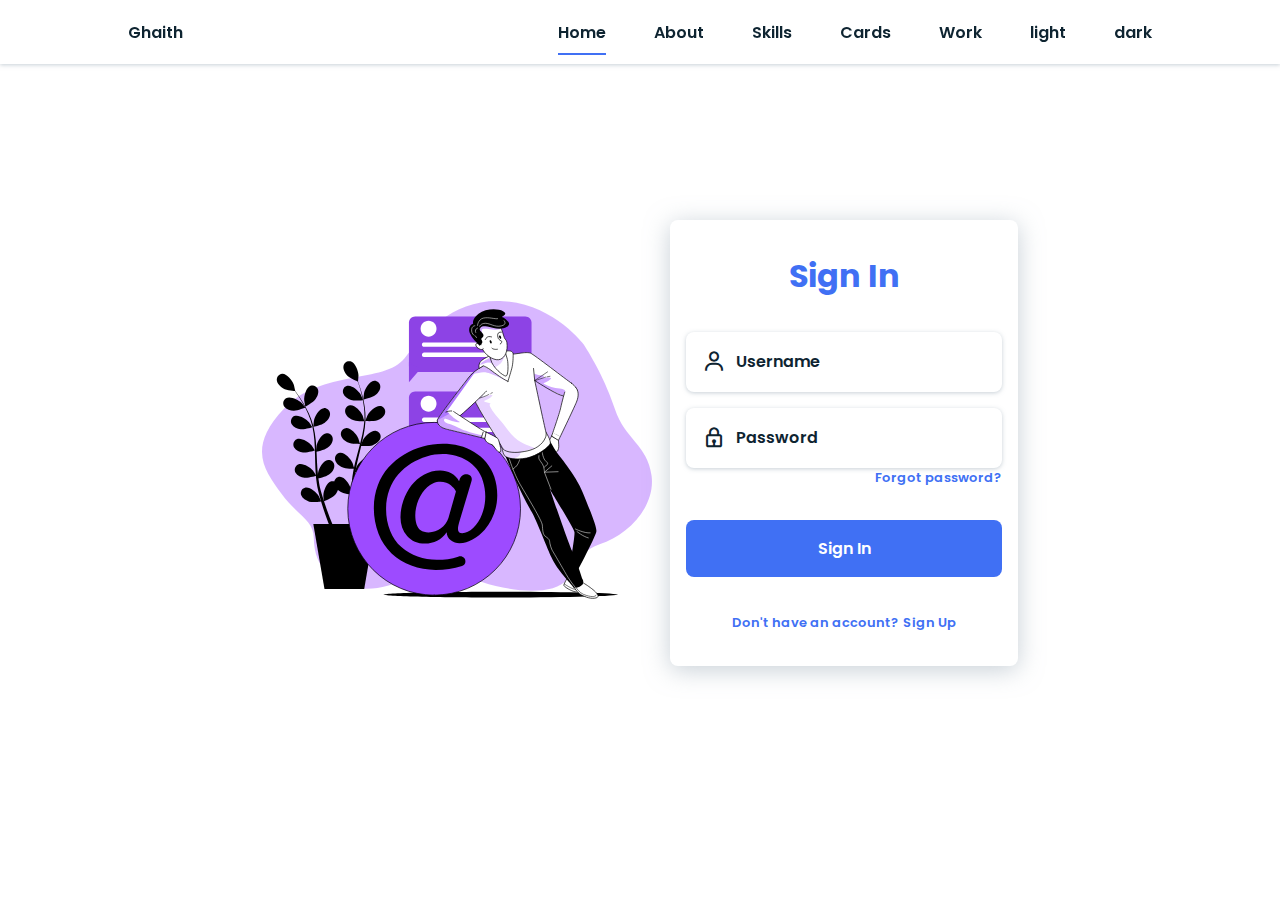
==== Pages/Login.html @ 2a5c87bb "Added Login Page" ====
<!DOCTYPE html>
<html lang="en">

<head>
    <meta charset="UTF-8">
    <meta name="viewport" content="width=device-width, initial-scale=1.0">

    <link rel="stylesheet" href="../CSS/Style.css">

    <!-- Box Icons -->
    <link href='https://unpkg.com/boxicons@2.0.7/css/boxicons.min.css' rel='stylesheet'>

    <title>Login</title>
    <link rel="icon" href="../IMG/Profil.png">
</head>

<body class="light">
    <!-- Header -->
    <header class="l-header">
        <nav class="nav bd-grid">
            <div>
                <a href="../Index.html" class="nav__logo">Ghaith</a>
            </div>

            <div class="nav__menu" id="nav-menu">
                <ul class="nav__list">
                    <li class="nav__item"><a href="../Index.html#home" class="nav__link active">Home</a></li>
                    <li class="nav__item"><a href="../Index.html#about" class="nav__link">About</a></li>
                    <li class="nav__item"><a href="../Index.html#skills" class="nav__link">Skills</a></li>
                    <li class="nav__item"><a href="../Index.html#cards" class="nav__link">Cards</a></li>
                    <li class="nav__item"><a href="../Index.html#work" class="nav__link">Work</a></li>
                    <li class="nav__item"><a href="#" id="light" class="nav__link">light</a></li>
                    <li class="nav__item"><a href="#" id="dark" class="nav__link">dark</a></li>
                </ul>
            </div>

            <div class="nav__toggle" id="nav-toggle">
                <i class='bx bx-menu'></i>
            </div>
        </nav>
    </header>

    <div class="login">
        <div class="login__content">
            <div class="login__img">
                <img src="../IMG/img-login.svg" alt="">
            </div>

            <div class="login__forms">
                <form action="" class="login__register" id="login-in">
                    <h2 class="login__title">Sign In</h2>

                    <div class="login__box">
                        <i class='bx bx-user login__icon'></i>
                        <input type="text" placeholder="Username" class="login__input"></input>
                    </div>

                    <div class="login__box">
                        <i class='bx bx-lock login__icon'></i>
                        <input type="password" placeholder="Password" class="login__input"></input>
                    </div>

                    <a href="#" class="login__forgot">Forgot password?</a>
                    <a href="#" class="login__button">Sign In</a>

                    <div>
                        <span class="login__account">Don't have an account?</span>
                        <span class="login__signin" id="sign-up">Sign Up</span>
                    </div>
                </form>

                <form action="" class="login__create" id="login-up">
                    <h2 class="login__title">Create Account</h2>

                    <div class="login__box">
                        <i class='bx bx-user login__icon'></i>
                        <input type="text" placeholder="Username" class="login__input"></input>
                    </div>

                    <div class="login__box">
                        <i class='bx bx-at login__icon'></i>
                        <input type="text" placeholder="Email" class="login__input"></input>
                    </div>

                    <div class="login__box">
                        <i class='bx bx-lock login__icon'></i>
                        <input type="password" placeholder="Password" class="login__input"></input>
                    </div>

                    <a href="#" class="login__button">Sign Up</a>

                    <div>
                        <span class="login__account">Already have an account?</span>
                        <span class="login__signup" id="sign-in">Sign In</span>
                    </div>

                    <div class="login__social">
                        <a href="#" class="login__social-icon"><i class='bx bxl-facebook' ></i></a>
                        <a href="#" class="login__social-icon"><i class='bx bxl-twitter' ></i></a>
                        <a href="#" class="login__social-icon"><i class='bx bxl-google' ></i></a>
                    </div>
                </form>
            </div>
        </div>
    </div>


    <!-- Scroll Reveal -->
    <script src="../JS/scrollreveal.js"></script>
    <!-- Main JS -->
    <script src="../JS/Main.js"></script>
    <script src="../JS/Theme.js"></script>
    <script src="../JS/login.js"></script>
</body>

</html>
---- CSS/Style.css ----
/* GOOGLE FONTS */

@import url("https://fonts.googleapis.com/css2?family=Poppins:wght@400;600;700&display=swap");

/* ------------------------------------------ VARIABLES CSS ---------------------------- */

:root {
    --header-height: 3rem;
    --font-semi: 600;
}


/* Colors */

:root {
    --first-color: #4070F4;
    --second-color: #0E2431;
    --background-color: #fff;
}

.light {
    --first-color: #4070F4;
    --second-color: #0E2431;
    --background-color: #fff;
    --shadow-color: rgba(146, 161, 176, .5);
}

.dark {
    --first-color: #4070F4;
    --second-color: #ffffff;
    --background-color: #0E2431;
    --shadow-color: rgba(0, 0, 0, 0.5);
}


/* Font */

:root {
    --body-font: 'Poppins', sans-serif;
    --big-font-size: 2rem;
    --h2-font-size: 1.25rem;
    --normal-font-size: 0.938rem;
}

@media screen and (min-width: 768px) {
     :root {
        --big-font-size: 3.5rem;
        --h2-font-size: 2rem;
        --normal-font-size: 1rem;
    }
}


/* Margins */

:root {
    --mb-1: 0.5rem;
    --mb-2: 1rem;
    --mb-3: 1.5rem;
    --mb-4: 2rem;
    --mb-5: 2.5rem;
    --mb-6: 3rem;
}


/* z index */

:root {
    --z-back: -10;
    --z-normal: 1;
    --z-tooltip: 10;
    --z-fixed: 100;
}


/* ------------------------------------------ BASE ------------------------------------- */

*,
::before,
::after {
    box-sizing: border-box;
}

html {
    scroll-behavior: smooth;
}

body {
    margin: var(--header-height) 0 0 0;
    font-family: var(--body-font);
    font-size: var(--normal-font-size);
    color: var(--second-color);
    background: var(--background-color);
}

h1,
h2,
p {
    margin: 0;
}

ul {
    margin: 0;
    padding: 0;
    list-style: none;
}

a {
    text-decoration: none;
}

img {
    max-width: 100%;
    height: auto;
    display: block;
}


/* ------------------------------------------CLASS CSS -------------------------------- */

.section-title {
    position: relative;
    font-size: var(--h2-font-size);
    color: var(--first-color);
    margin-top: var(--mb-2);
    margin-bottom: var(--mb-4);
    text-align: center;
}

.section-title::after {
    position: absolute;
    content: "";
    width: 64px;
    height: 0.18rem;
    left: 0;
    right: 0;
    margin: auto;
    top: 2rem;
    background-color: var(--first-color);
}

.section {
    padding-top: 3rem;
    padding-bottom: 2rem;
}


/* ------------------------------------------ LAYOUT ----------------------------------- */

.bd-grid {
    max-width: 1024px;
    display: grid;
    grid-template-columns: 100%;
    grid-column-gap: 2rem;
    width: calc(100% - 2rem);
    margin-left: var(--mb-2);
    margin-right: var(--mb-2);
}

.l-header {
    width: 100%;
    position: fixed;
    top: 0;
    left: 0;
    z-index: var(--z-fixed);
    background-color: var(--background-color);
    box-shadow: 0 1px 4px var(--shadow-color);
}


/* ------------------------------------------ NAV -------------------------------------- */

.nav {
    height: var(--header-height);
    display: flex;
    justify-content: space-between;
    align-items: center;
    font-weight: var(--font-semi);
}

@media screen and (max-width: 768px) {
    .nav__menu {
        position: fixed;
        top: var(--header-height);
        right: -100%;
        width: 80%;
        height: 100%;
        padding: 2rem;
        background-color: var(--second-color);
        transition: .5s;
    }
}

.nav__item {
    margin-bottom: var(--mb-4);
}

.nav__link {
    position: relative;
    color: var(--background-color);
}

.nav__link:hover {
    position: relative;
}

.nav__link:hover::after {
    position: absolute;
    content: "";
    width: 100%;
    height: 0.18rem;
    left: 0;
    top: 2rem;
    background-color: var(--first-color);
}

.nav__logo {
    color: var(--second-color);
}

.nav__toggle {
    color: var(--second-color);
    font-size: 1.5rem;
    cursor: pointer;
}


/*Active menu*/

.active::after {
    position: absolute;
    content: "";
    width: 100%;
    height: 0.18rem;
    left: 0;
    top: 2rem;
    background-color: var(--first-color);
}


/* Show menu */

.show {
    right: 0;
}


/* ------------------------------------------ HOME ------------------------------------- */

.home {
    height: calc(100vh - 3rem);
    row-gap: 1rem;
}

.home__data {
    align-items: center;
}

.home__title {
    font-size: var(--big-font-size);
    margin-bottom: var(--mb-5);
}

.home__title-color {
    color: var(--first-color);
}

.home__social {
    display: flex;
    flex-direction: column;
}

.home__social-icon {
    width: max-content;
    margin-bottom: var(--mb-2);
    font-size: 1.5rem;
    color: var(--second-color);
}

.home__social-icon:hover {
    color: var(--first-color);
}

.home__img {
    position: absolute;
    right: 0;
    bottom: 30rem;
    width: 285px;
}

@keyframes color-rotate {
    from {
        filter: hue-rotate(0deg);
    }
    to {
        filter: hue-rotate(360deg);
    }
}

.home__img:hover {
    animation: color-rotate 10s;
    animation-iteration-count: infinite;
    animation-direction: alternate;
}

.home__img img {
    position: absolute;
    top: 0;
    left: -1rem;
}


/* ------------------------------------------ BUTTONS ---------------------------------- */

.button {
    display: inline-block;
    background-color: var(--first-color);
    color: var(--background-color);
    padding: .75rem 2.5rem;
    font-weight: var(--font-semi);
    border-radius: .5rem;
}

.button:hover {
    box-shadow: 0 10px 36px var(--shadow-color);
}


/* ------------------------------------------ ABOUT ------------------------------------ */

.about__container {
    row-gap: 2rem;
    text-align: center;
}

.about__subtitle {
    margin-bottom: var(--mb-2);
}

.about__img {
    justify-self: center;
}

.about__img img {
    width: 200px;
    border-radius: .5rem;
}


/* ------------------------------------------ SKILLS ----------------------------------- */

.skills__container {
    row-gap: 2rem;
    text-align: center;
}

.skills__subtitle {
    margin-bottom: var(--mb-2);
}

.skills__text {
    margin-bottom: var(--mb-4);
}

.skills__data {
    display: flex;
    justify-content: space-between;
    align-items: center;
    position: relative;
    font-weight: var(--font-semi);
    padding: .5rem 1rem;
    margin-bottom: var(--mb-4);
    border-radius: .5rem;
    box-shadow: 0 4px 25px var(--shadow-color);
}

.skills__icon {
    font-size: 2rem;
    margin-right: var(--mb-2);
    color: var(--first-color);
}

.skills__names {
    display: flex;
    align-items: center;
}

.skills__bar {
    position: absolute;
    left: 0;
    bottom: 0;
    background-color: var(--first-color);
    height: .25rem;
    border-radius: .5rem;
    z-index: var(--z-back);
}

.skills__html {
    width: 95%;
}

.skills__css {
    width: 85%;
}

.skills__js {
    width: 65%;
}

.skills__ux {
    width: 85%;
}

.skills__img {
    border-radius: .5rem;
}


/* ------------------------------------------ CARDS ------------------------------------*/

.cards__container {
    row-gap: 2rem;
    display: block;
    flex-direction: row;
    align-items: center;
}

.cards__list {
    display: flex;
    padding: 3rem;
    overflow-x: scroll;
}

.cards__list::-webkit-scrollbar {
    width: 5px;
    height: 5px;
}

.cards__list::-webkit-scrollbar-thumb {
    background: var(--first-color);
    border-radius: 0.5rem;
}

.card {
    display: flex;
    position: relative;
    flex-direction: column;
    height: 350px;
    width: 350px;
    min-width: 250px;
    padding: 1.5rem;
    border-radius: 0.5rem;
    background: var(--background-color);
    box-shadow: -0.5rem 0rem 1rem var(--shadow-color);
    transition: 0.75s;
}

.card:hover {
    transform: translateY(-1rem);
}

.card:hover~.card {
    transform: translateX(130px);
}

.card:not(:first-child) {
    margin-left: -130px;
}

.card-img-container {
    position: relative;
    display: grid;
    grid-template-columns: 125px 1fr;
    align-items: center;
    margin: 10rem 5rem 0;
}

.card-img img {
    display: block;
    width: 150px;
    height: 100px;
    border-radius: 50%;
    margin: 16px 10px;
}

.card-header:hover {
    background: linear-gradient(90deg, var(--first-color), var(--second-color));
    text-shadow: none;
    background-clip: text;
    -webkit-background-clip: text;
    -webkit-text-fill-color: transparent;
}


/* ------------------------------------------ WORK -------------------------------------*/

.work {
    text-align: center;
}

.work__container {
    row-gap: 2rem;
}

.work__img {
    box-shadow: 0 4px 25px var(--shadow-color);
    border-radius: .5rem;
    overflow: hidden;
}

.work__img img {
    transition: 1s;
    cursor: pointer;
}

.work__img img:hover {
    transform: scale(1.1);
}


/* ------------------------------------------ CONTACT ----------------------------------*/

.contact__container {
    height: 60px;
    width: 60px;
    background-color: var(--first-color);
    border-radius: 50%;
    position: fixed;
    bottom: 1.5rem;
    right: 1.5rem;
    margin: auto;
    font-size: var(--mb-4);
    display: block;
    cursor: pointer;
    z-index: var(--z-fixed);
}

.contact__container:hover {
    box-shadow: 0 10px 36px var(--shadow-color);
    transform: scale(1.1);
    transition: .4s;
}

.contact__icon {
    position: relative;
    top: 9px;
    left: 14px;
    color: var(--background-color);
}

.contact__items {
    display: none;
    height: 450px;
    width: 350px;
    min-width: 250px;
    position: fixed;
    z-index: var(--z-fixed);
    padding: 1.5rem;
    margin: auto;
    bottom: 6rem;
    right: 1.5rem;
    background-color: var(--background-color);
    border-radius: 0.5rem;
    box-shadow: 0 4px 25px var(--shadow-color);
    animation-duration: .4s;
    animation-name: animate-login;
}

.contact__input {
    width: 300px;
    max-height: 10rem;
    font-size: var(--normal-font-size);
    font-weight: var(--font-semi);
    padding: 1rem;
    border-radius: .5rem;
    border: 1.5px none;
    outline: none;
    margin-bottom: var(--mb-4);
    background-color: var(--background-color);
    box-shadow: 0 1px 4px var(--shadow-color);
    color: var(--second-color);
}

.contact__button {
    display: inline-block;
    background-color: var(--first-color);
    color: var(--background-color);
    padding: .75rem 2.5rem;
    font-weight: var(--font-semi);
    border-radius: .5rem;
    border: none;
    outline: none;
    font-size: var(--normal-font-size);
    cursor: pointer;
}

.contact__button:hover {
    box-shadow: 0 10px 36px var(--shadow-color);
}


/* ------------------------------------------ FOOTER -----------------------------------*/

.footer {
    background-color: var(--second-color);
    color: var(--background-color);
    text-align: center;
    font-weight: var(--font-semi);
    padding: 2rem 0;
}

.footer__title {
    font-size: 2rem;
    margin-bottom: var(--mb-4);
}

.footer__social {
    margin-bottom: var(--mb-4);
}

.footer__icon {
    font-size: 1.5rem;
    color: var(--background-color);
    margin: 0 var(--mb-2)
}


/* ------------------------------------------ LOGIN ------------------------------------*/

.login {
    display: grid;
    grid-template-columns: 100%;
    height: 100vh;
    margin-left: 1.5rem;
    margin-right: 1.5rem;
}

.login__content {
    display: grid;
}

.login__img {
    justify-self: center;
}

.login__img img {
    width: 310px;
    margin-top: 2.5rem;
}

.login__forms {
    position: relative;
    height: 368px;
}

.login__register,
.login__create {
    position: absolute;
    bottom: -1rem;
    width: 100%;
    background-color: var(--background-color);
    padding: 2rem 1rem;
    border-radius: 0.5rem;
    text-align: center;
    box-shadow: 0 4px 25px var(--shadow-color);
    animation-duration: .4s;
    animation-name: animate-login;
}

.login__register {
    display: block;
}

.login__create {
    display: none;
}

@keyframes animate-login {
    0% {
        transform: scale(1, 1);
    }
    50% {
        transform: scale(1.1, 1.1);
    }
    100% {
        transform: scale(1, 1);
    }
}

.login__title {
    font-size: var(--h2-font-size);
    margin-bottom: 2rem;
    color: var(--first-color);
}

.login__box {
    display: grid;
    grid-template-columns: max-content 1fr;
    column-gap: 0.5rem;
    padding: 1.125rem 1rem;
    background-color: var(--background-color);
    margin-top: 1rem;
    border-radius: .5rem;
    box-shadow: 0 1px 4px var(--shadow-color)
}

.login__icon {
    font-size: 1.5rem;
    color: var(--second-color);
}

.login__input {
    border: 1.5px none;
    border-radius: 0.5rem;
    outline: none;
    font-size: var(--normal-font-size);
    font-weight: var(--font-semi);
    color: var(--second-color);
    background-color: var(--background-color);
}

.login__input::placeholder {
    font-size: var(--normal-font-size);
    font-family: var(--body-font);
    color: var(--second-color);
}

.login__forgot {
    display: block;
    width: max-content;
    margin-left: auto;
    margin-bottom: 0.5rem;
    font-size: small;
    font-weight: var(--font-semi);
    color: var(--first-color);
}

.login__button {
    display: block;
    padding: 1rem;
    margin: 2rem 0;
    background-color: var(--first-color);
    color: var(--background-color);
    font-weight: var(--font-semi);
    text-align: center;
    border-radius: 0.5rem;
    transition: 0.3s;
}

.login__button:hover {
    box-shadow: 0 10px 36px var(--shadow-color);
}

.login__account,
.login__signin,
.login__signup {
    font-weight: var(--font-semi);
    font-size: small;
    color: var(--first-color);
}

.login__signin,
.login__signup {
    cursor: pointer;
}

.login__social {
    margin-top: 2rem;
}

.login__social-icon {
    font-size: 1.5rem;
    color: var(--first-color);
    margin: 0 1.5rem;
}


/* ------------------------------------------ MEDIA QUERIES ----------------------------*/

@media screen and (min-width: 576px) {
    .login__forms {
        width: 348px;
        justify-self: center;
    }
}

@media screen and (min-width: 768px) {
    body {
        margin: 0;
    }
    .section {
        padding-top: 4rem;
        padding-bottom: 3rem;
    }
    .section-title {
        margin-bottom: var(--mb-6);
    }
    .section-title::after {
        width: 80px;
        top: 3rem;
    }
    .nav {
        height: calc(var(--header-height) + 1rem);
    }
    .nav__list {
        display: flex;
        padding-top: 0;
    }
    .nav__item {
        margin-left: var(--mb-6);
        margin-bottom: 0;
    }
    .nav__toggle {
        display: none;
    }
    .nav__link {
        color: var(--second-color);
    }
    .home {
        height: 100vh;
    }
    .home__data {
        align-self: flex-end;
    }
    .home__social {
        padding-top: 0;
        padding-bottom: 2.5rem;
        flex-direction: row;
        align-self: flex-end;
    }
    .home__social-icon {
        margin-bottom: 0;
        margin-right: var(--mb-4);
    }
    .home__img {
        width: 457px;
        bottom: 80%;
    }
    .about__container,
    .skills__container {
        grid-template-columns: repeat(2, 1fr);
        align-items: center;
        text-align: initial;
    }
    .about__img img {
        width: 300px;
    }
    .work__container {
        grid-template-columns: repeat(3, 1fr);
        grid-template-rows: repeat(2, 1fr);
        column-gap: 2rem;
    }
    .contact__form {
        width: 360px;
    }
    .contact__container {
        justify-items: center;
    }
    .cards__list {
        align-items: center;
        justify-content: center;
    }
}

@media screen and (min-width: 1024px) {
    .bd-grid {
        margin-left: auto;
        margin-right: auto;
    }
    .home__img {
        right: 10%;
    }
    .login {
        height: 100vh;
        overflow: hidden;
    }
    .login__content {
        grid-template-columns: repeat(2, max-content);
        justify-content: center;
        align-items: center;
        margin-left: 10rem;
    }
    .login__img {
        display: flex;
        width: 600px;
        height: 588px;
        border-radius: 1rem;
        padding-left: 1rem;
    }
    .login__img img {
        width: 390px;
        margin-top: 0;
    }
    .login__register,
    .login__create {
        left: -11rem;
    }
    .login__register {
        bottom: -2rem;
    }
    .login__create {
        bottom: -7.5rem;
    }
}
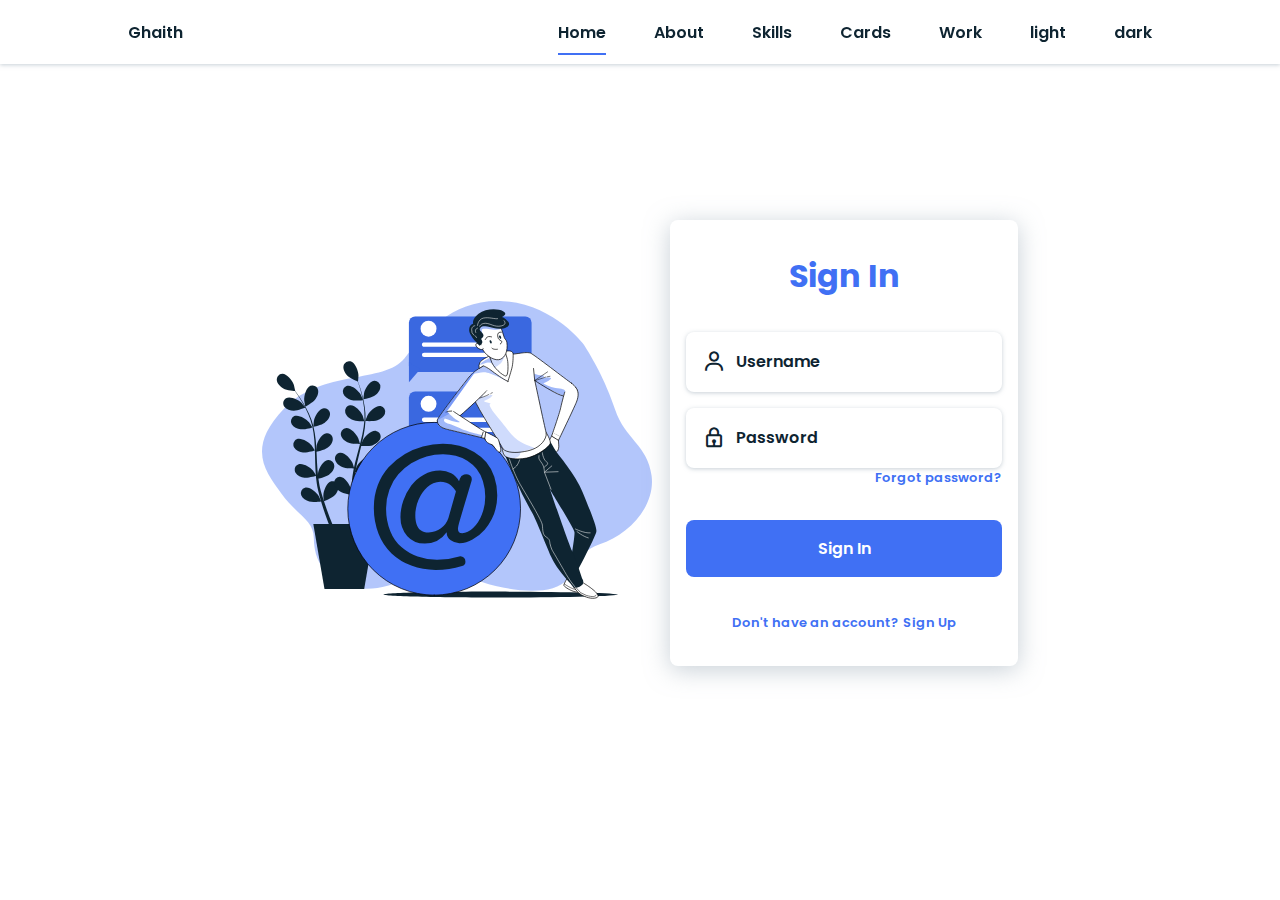
==== commit b9e53336: "added alerts" ====
--- a/Pages/Login.html
+++ b/Pages/Login.html
@@ -40,6 +40,7 @@
         </nav>
     </header>
 
+    <!-- Login -->
     <div class="login">
         <div class="login__content">
             <div class="login__img">
--- a/CSS/Style.css
+++ b/CSS/Style.css
@@ -14,12 +14,14 @@
 
 :root {
     --first-color: #4070F4;
+    --first-color-dark: #345BC7;
     --second-color: #0E2431;
     --background-color: #fff;
 }
 
 .light {
     --first-color: #4070F4;
+    --first-color-dark: #345BC7;
     --second-color: #0E2431;
     --background-color: #fff;
     --shadow-color: rgba(146, 161, 176, .5);
@@ -27,6 +29,7 @@
 
 .dark {
     --first-color: #4070F4;
+    --first-color-dark: #345BC7;
     --second-color: #ffffff;
     --background-color: #0E2431;
     --shadow-color: rgba(0, 0, 0, 0.5);
@@ -86,6 +89,7 @@
 }
 
 body {
+    overflow: hidden;
     margin: var(--header-height) 0 0 0;
     font-family: var(--body-font);
     font-size: var(--normal-font-size);
@@ -472,7 +476,7 @@
     display: grid;
     grid-template-columns: 125px 1fr;
     align-items: center;
-    margin: 10rem 5rem 0;
+    margin: 10rem 3rem 0;
 }
 
 .card-img img {
@@ -775,6 +779,99 @@
 }
 
 
+/* ------------------------------------------ ALERTS -----------------------------------*/
+
+.alert {
+    background: var(--first-color);
+    color: var(--background-color);
+    padding: 20px 40px;
+    border-radius: 0.5rem;
+    min-width: 350px;
+    position: absolute;
+    right: 0;
+    top: 5rem;
+    border-left: 0.5rem solid var(--first-color-dark);
+    overflow: hidden;
+    opacity: 0;
+    pointer-events: none;
+}
+
+.alert.show {
+    animation: show_slide 1s ease forwards;
+    display: block;
+}
+
+.alert.showAlert {
+    opacity: 1;
+    pointer-events: auto;
+}
+
+@keyframes show_slide {
+    0% {
+        transform: translateX(100%);
+    }
+    40% {
+        transform: translateX(-10%);
+    }
+    80% {
+        transform: translateX(0%);
+    }
+    100% {
+        transform: translateX(-10px);
+    }
+}
+
+.alert.hide {
+    animation: hide_slide 1s ease forwards;
+}
+
+@keyframes hide_slide {
+    0% {
+        transform: translateX(-10px);
+    }
+    40% {
+        transform: translateX(0%);
+    }
+    80% {
+        transform: translateX(-10%);
+    }
+    100% {
+        transform: translateX(100%);
+    }
+}
+
+.alert__icon {
+    position: absolute;
+    left: 20px;
+    top: 50%;
+    transform: translateY(-50%);
+    color: var(--background-color);
+    font-size: 1.5rem;
+}
+
+.alert__message {
+    padding: 0 20px;
+    font-size: var(--normal-font-size);
+    color: var(--background-color);
+}
+
+.alert__close-button {
+    position: absolute;
+    font-size: 1.5rem;
+    background: var(--first-color-dark);
+    color: var(--background-color);
+    padding: 20px 18px;
+    right: 0;
+    top: 50%;
+    transform: translateY(-50%);
+    cursor: pointer;
+}
+
+.alert__close-button:hover {
+    background: #345BD7;
+}
+
+
 /* ------------------------------------------ MEDIA QUERIES ----------------------------*/
 
 @media screen and (min-width: 576px) {
